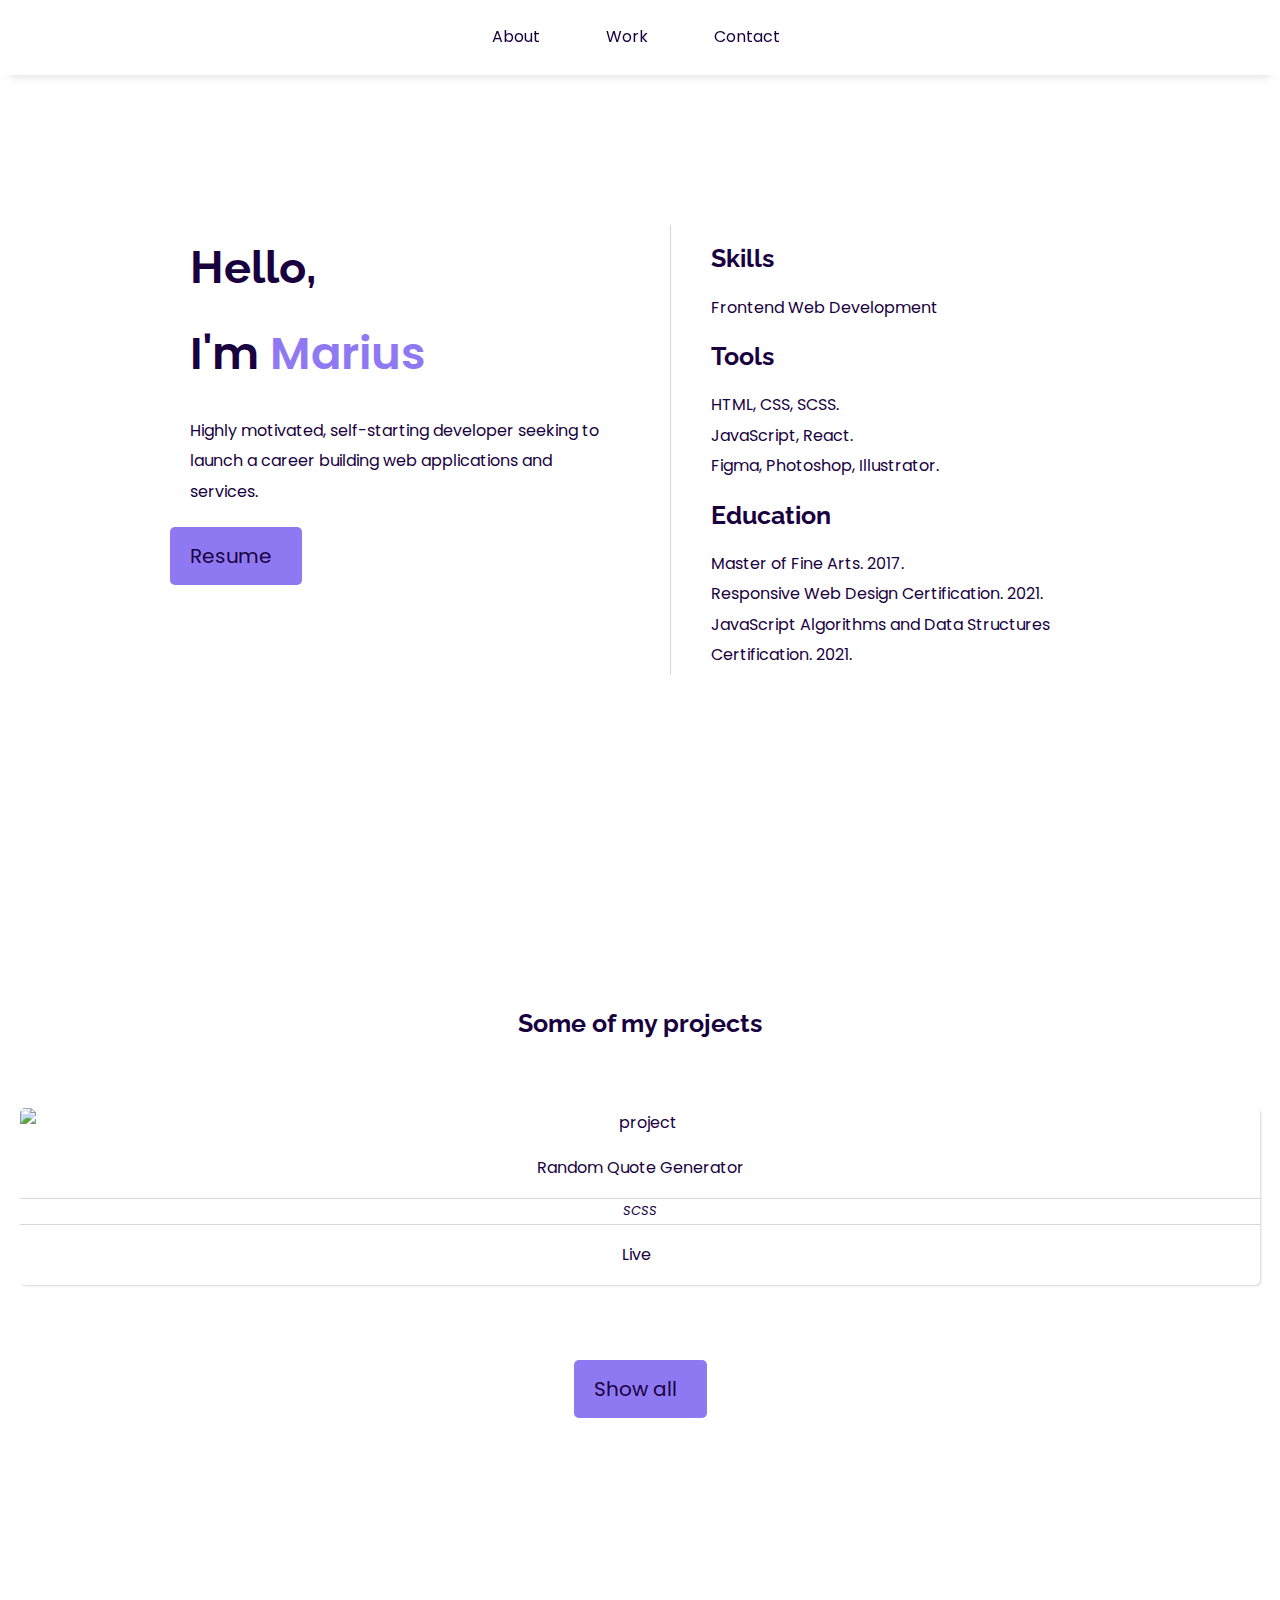
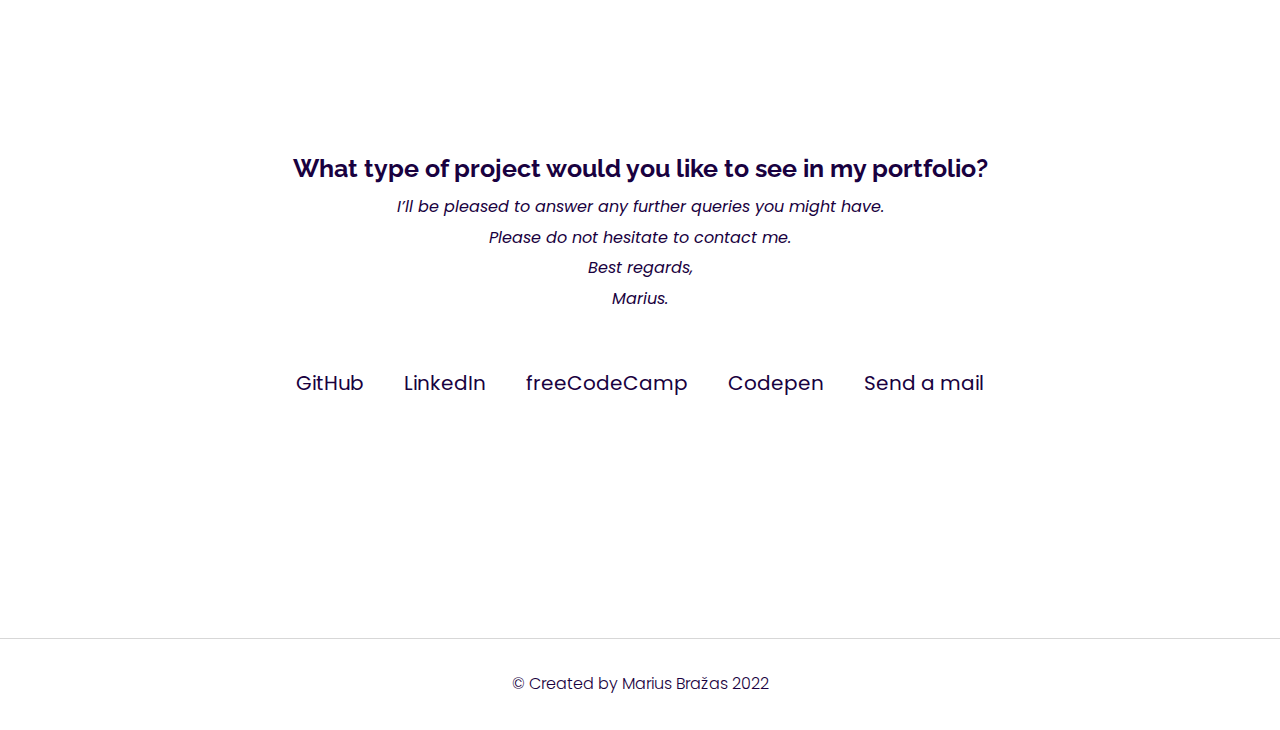
==== index.html @ e8cdf13e "Add files via upload" ====
<!DOCTYPE html>
<html lang="en">
  <head>
    <meta charset="UTF-8" />
    <meta http-equiv="X-UA-Compatible" content="IE=edge" />
    <meta name="viewport" content="width=device-width, initial-scale=1.0" />
    <link rel="stylesheet" href="style.css" />
    <link
      rel="stylesheet"
      href="https://use.fontawesome.com/releases/v5.8.2/css/all.css"
      integrity="sha384-oS3vJWv+0UjzBfQzYUhtDYW+Pj2yciDJxpsK1OYPAYjqT085Qq/1cq5FLXAZQ7Ay"
      crossorigin="anonymous"
    />
    <link
      href="https://fonts.googleapis.com/css?family=Poppins:200i,300,400&display=swap"
      rel="stylesheet"
    />
    <link
      href="https://fonts.googleapis.com/css?family=Raleway:700&display=swap"
      rel="stylesheet"
    />
    <title>Marius Develops</title>
    <link rel="icon" type="image/x-icon" href="./images/favicon-16x16.png" />
  </head>

  <body>
    <!-- START NAV -->
    <nav id="navbar" class="nav">
      <ul class="nav-list">
        <li>
          <a href="#welcome-section"
            ><span class="code">&lt;</span>About<span class="code"
              >&#47;&gt;</span
            ></a
          >
        </li>
        <li>
          <a href="#projects"
            ><span class="code">&lt;</span>Work<span class="code"
              >&#47;&gt;</span
            ></a
          >
        </li>
        <li>
          <a href="#contact"
            ><span class="code">&lt;</span>Contact<span class="code"
              >&#47;&gt;</span
            ></a
          >
        </li>
      </ul>
    </nav>
    <!-- END NAV -->

    <!-- START WELCOME SECTION -->
    <section id="welcome-section" class="welcome-section">
      <div class="ws1">
        <h1>Hello,</h1>
        <p id="subheading">I'm <span>Marius</span></p>
        <!-- <h2>Hi, I'am Marius</h2> -->
        <p>
          Highly motivated, self-starting developer seeking to launch a career
          building web applications and services.<!--Familiar with development and deployment process for many web-based technologies.-->
        </p>
        <a
          href="./marius-brazas-resume.pdf"
          class="btn btn-show-all"
          target="_blank"
          >Resume<i class="fas fa-chevron-right"></i
        ></a>
      </div>
      <br />
      <div class="ws2">
        <h2>Skills</h2>
        <p>Frontend Web Development</p>
        <h2>Tools</h2>
        <p>HTML, CSS, SCSS.<br />JavaScript, React.</p>
        <p>Figma, Photoshop, Illustrator.</p>
        <h2>Education</h2>
        <p>
          Master of Fine Arts. 2017.<br />Responsive Web Design Certification.
          2021.<br />
          JavaScript Algorithms and Data Structures Certification. 2021.
        </p>
      </div>
    </section>
    <!-- END WELCOME SECTION -->

    <!-- START PROJECTS SECTION -->
    <section id="projects" class="projects-section">
      <h2 class="projects-section-header">Some of my projects</h2>

      <div class="projects-grid">
        <!-- PROJECTS -->
        <div class="project">
          <img
            class="project-image"
            src="./images/quote-generator.png"
            alt="project"
          />
          <div>
            <p class="project-title">Random Quote Generator</p>
          </div>
          <div class="project-description">
            <p>SCSS</p>
          </div>
          <div class="project-title-row">
            <a
              href="https://mariusdevelops.github.io/random-quote-generator/"
              target="_blank"
              class="project-tile"
            >
              <p class="project-title">
                <span class="code">&lt;</span>Live<span class="code"
                  >&#47;&gt;</span
                >
              </p>
            </a>

          </div>
        </div>




        </div>


        </div>


      </div>
      <!-- show all button -->
      <a href="./show-all.html" class="btn btn-show-all" target="_self"
        >Show all<i class="fas fa-chevron-right"></i
      ></a>
    </section>
    <!-- END PROJECTS SECTION -->

    <!-- START CONTACT SECTION -->
    <section id="contact" class="contact-section">
      <div class="contact-section-header">
        <h2>What type of project would you like to see in my portfolio?</h2>
        <p>
          I’ll be pleased to answer any further queries you might have.<br />
          Please do not hesitate to contact me.<br />
          Best regards,<br />
          Marius.
        </p>
      </div>

      <div class="contact-links">
        <!--<a id="profile-link" href="https://github.com/MariusDevelops" target="_blank" class="btn contact-details"><i class="fab fa-twitter"></i> Twitter</a>-->

        <a
          id="profile-link"
          href="https://github.com/MariusDevelops"
          target="_blank"
          class="btn contact-details"
          ><i class="fab fa-github"></i> GitHub</a
        >
        <a
          id="profile-link"
          href="https://www.linkedin.com/in/mariusdevelops"
          target="_blank"
          class="btn contact-details"
          ><i class="fab fa-linkedin"></i> LinkedIn</a
        >
        <a
          id="profile-link"
          href="https://www.freecodecamp.org/mariusdevelops"
          target="_blank"
          class="btn contact-details"
          ><i class="fab fa-free-code-camp"></i> freeCodeCamp</a
        >
        <a
          id="profile-link"
          href="https://codepen.io/mariusdevelops"
          target="_blank"
          class="btn contact-details"
          ><i class="fab fa-codepen"></i> Codepen</a
        >
        <a href="mailto:brazasmarius@gmail.com" class="btn contact-details"
          ><i class="fas fa-at"></i> Send a mail</a
        >
        <!-- <a href="https://facebook.com/freecodecamp" target="_blank" class="btn contact-details"><i class="fab fa-facebook-square"></i> Facebook</a> -->
        <!-- <a href="tel:555-555-5555" class="btn contact-details"><i class="fas fa-mobile-alt"></i> Call me</a> -->
      </div>
    </section>
    <!-- END CONTACT SECTION -->

    <!-- START FOOTER SECTION -->
    <footer>
      <div><p>&copy; Created by Marius Bražas 2022</p></div>
    </footer>
    <!-- END FOOTER SECTION -->
  </body>
</html>
---- style.css ----
:root {
  --main-white: #ffffff;
  --main-darkBlue: #190140;
  --main-purple: #8f79f2;
  --main-shadow: rgba(55, 55, 55, 0.2);
}

* {
  margin: 0;
  padding: 0;
}

html {
  box-sizing: border-box;
  font-size: 10px;
  scroll-behavior: smooth;
}

/* Base styles */
body {
  font-family: "Poppins", sans-serif;
  font-size: 16px;
  font-weight: 400;
  line-height: 1.9;
  color: var(--main-darkBlue);
}

h1,
h2 {
  font-family: "Raleway", sans-serif;
  font-weight: 700;
  text-align: center;
}

h1 {
  font-size: 45px;
}

h2 {
  font-size: 25px;
}

ul {
  list-style: none;
}

a {
  text-decoration: none;
  color: var(--main-darkBlue);
}

img {
  display: block;
  width: 450px;
}

/* Navigation */
.nav {
  display: flex;
  justify-content: center;
  align-items: center;
  position: fixed;
  top: 0;
  width: 100%;
  min-height: 75px;
  background-color: #fff;
  box-shadow: 0 10px 10px -10px var(--main-shadow);
  z-index: 10;
}

.nav-list {
  display: flex;
  flex-direction: row;
  justify-content: space-around;
}

.nav-list a {
  padding: 0px 20px;
}

nav a:hover .code {
  color: var(--main-purple);
}

/* @media screen and (max-width: 300px) {
  .nav-list {
    max-width: 100px;
  }
} */

/* Welcome section */
.welcome-section {
  display: flex;
  flex-direction: row;
  justify-content: center;
  align-items: center;
  text-align: justify;
  width: 100%;
  height: 100vh;
  background-color: var(--main-white);
}

.ws1 {
  background-color: rgb(255, 255, 255);
  height: 450px;
  width: 500px;
  border-right: solid var(--main-shadow);
  border-width: 1px;
}

#subheading {
  font-size: 45px;
  font-weight: 600;
  margin: 0px 0;
}

#subheading span {
  color: var(--main-purple);
  padding: 0px 0px 50px 0px;
}

span {
  color: var(--main-purple);
  font-weight: 600;
}

.ws1 h1 {
  text-align: left;
  font-size: 45px;
  padding: 0px 20px 0px 20px;
}

.ws1 p {
  text-align: left;
  padding: 0px 50px 20px 20px;
}

.ws2 {
  background-color: var(--main-white);
  text-align: left;
  padding: 10px 20px 10px 20px;
  height: 450px;
  width: 400px;
}

.ws2 h2 {
  text-align: left;
  padding: 10px 20px 10px 20px;
}

.ws2 p {
  text-align: left;
  padding: 0px 20px 0px 20px;
}

@media screen and (max-width: 800px) {
  .welcome-section {
    display: flex;
    flex-direction: column;
    padding: 100px 20px 50px 20px;
    background-color: var(--main-white);
    height: 100%;
  }
  .ws1 {
    border-right: none;
    height: 100%;
    max-width: 400px;
  }
  .ws2 {
    height: 100%;
    max-width: 400px;
  }
}

@media screen and (max-width: 400px) {
  .welcome-section {
    display: flex;
    flex-direction: column;
    padding: 100px 20px 50px 20px;
    background-color: var(--main-white);
    height: 100%;
  }
  .ws1 {
    padding-bottom: 2px;
    border-right: none;
    width: 300px;
  }
  .ws2 {
    height: 100%;
    width: 300px;
  }
  .ws2 h2 {
    padding: 0px 20px 10px 20px;
  }
  .ws2 p {
    padding: 0px 20px 0px 20px;
  }
}

/* Projects section */
.projects-section {
  text-align: center;
  padding: 100px 20px;
  background: var(--main-white);
}

.projects-section-header {
  max-width: 640px;
  margin: 0 auto 6rem auto;
}

@media (max-width: 287px) {
  .projects-section-header {
    font-size: 25px;
  }
}

.projects-grid {
  display: grid;
  /* grid-template-columns: 1fr 1fr; */
  grid-template-columns: repeat(auto-fit, minmax(320px, 1fr));
  /* grid-gap: 100px; */
  grid-gap: 4rem;
  width: 100%;
  /* max-width: 1000px; */
  max-width: 1280px;
  margin: 0 auto;
  margin-bottom: 75px;
}

/* .projects-grid {
  display: grid;
  grid-template-columns: repeat(auto-fit, minmax(320px, 1fr));
  grid-gap: 4rem;
  width: 100%;
  max-width: 1280px;
  margin: 0 auto;
  margin-bottom: 0px;
} */

@media screen and (max-width: 800px) {
  .projects-grid {
    grid-gap: 50px;
  }
}

@media screen and (max-width: 600px) {
  .projects-grid {
    grid-template-columns: 1fr;
    border-radius: 50px;
    /* padding-left: 20px; */
  }
}

/* @media screen and (max-width: 300px) {
  .projects-grid {
    padding-left: 20px;
  }
} */

.project {
  background: var(--main-white);
  box-shadow: 1px 1px 2px var(--main-shadow);
  border-radius: 5px;
}

.project-image {
  /* height: calc(100% - 68px); */
  width: 100%;
  object-fit: cover;
  border-radius: 5px;
}

.project-title-row {
  display: flex;
  flex-direction: row;
  justify-content: space-around;
}

.project-title {
  font-size: 16x;
  padding: 15px 5px;
  color: var(--main-darkBlue);
}

.project-description {
  display: flex;
  flex-direction: row;
  justify-content: space-around;
  font-size: 13px;
  font-style: italic;
  border-top: 1px solid var(--main-shadow);
  border-bottom: 1px solid var(--main-shadow);
}

/* TITLE HOVER STARTS */
.code {
  color: var(--main-white);
  transition: color 0.3s ease-out;
}

.project-title:hover .code {
  color: var(--main-purple);
}
/* TITLE HOVER ENDS */

.btn {
  display: inline-block;
  padding: 1rem 2rem;
  border-radius: 5px;
}

.btn-show-all {
  font-size: 2rem;
  background: var(--main-purple);
  transition: background 0.3s ease-out;
}

.btn-show-all:hover {
  background: var(--main-white);
}

.btn-show-all:hover i {
  transform: translateX(2px);
}

.btn-show-all i {
  margin-left: 10px;
  transform: translateX(0);
  transition: transform 0.3s ease-out;
}

/* Contact section */
.contact-section {
  display: flex;
  flex-direction: column;
  justify-content: center;
  align-items: center;
  text-align: center;
  max-width: 100%;
  height: 80vh;
  padding: 0px 20px;
  background: var(--main-white);
}

@media screen and (max-width: 300px) {
  .contact-section {
    padding: 50px 0px;
  }
}

.contact-section-header > h2 {
  font-size: 25px;
}

.contact-section-header > p {
  font-style: italic;
}

.contact-links {
  display: flex;
  justify-content: center;
  width: 100%;
  max-width: 980px;
  margin-top: 40px;
  flex-wrap: wrap;
}

.contact-details {
  font-size: 20px;
  /*text-shadow: 2px 2px 1px #1f1f1f;*/
  transition: transform 0.3s ease-out;
}

.contact-details:hover {
  transform: translateY(8px);
}

/* Footer */
footer {
  font-weight: 300;
  display: flex;
  justify-content: center;
  padding: 30px 0px;
  max-height: 100%;
  background: var(--main-white);
  border-top: 1px solid var(--main-shadow);
}

@media screen and (max-width: 400px) {
  footer {
    width: 100%;
    font-size: 13px;
    text-align: center;
    margin-top: 50px;
  }
}
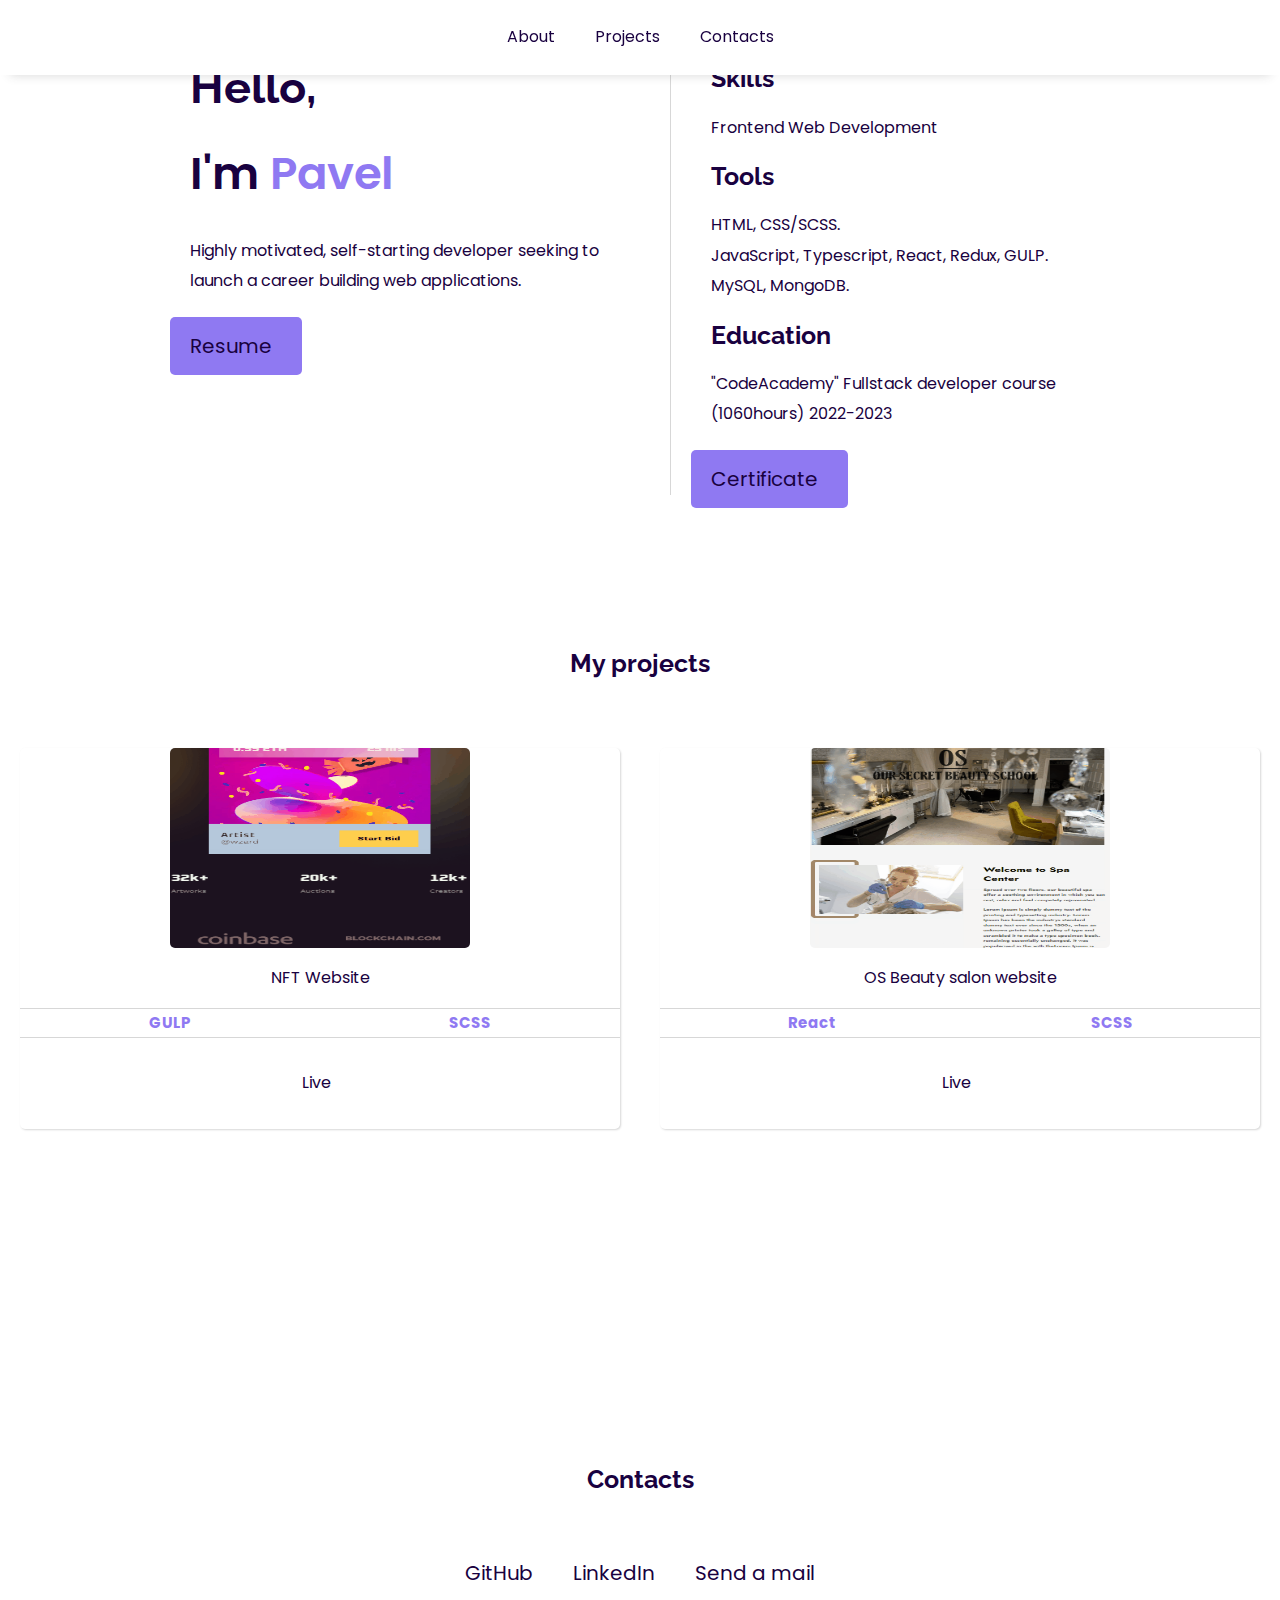
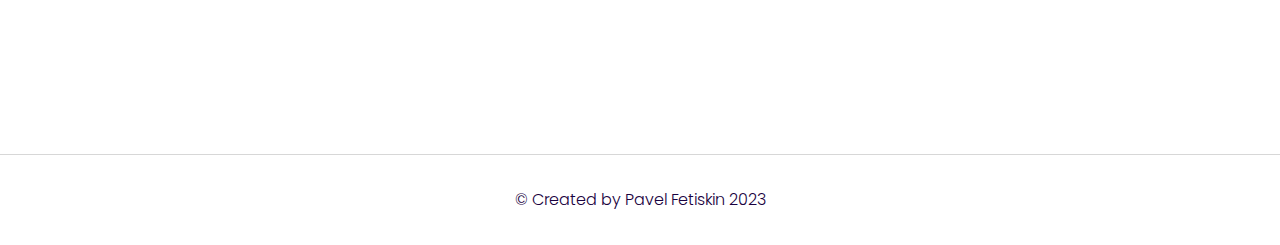
==== commit 3d7775f5: "feat: implemented NFT and BeautySalon projects" ====
--- a/index.html
+++ b/index.html
@@ -19,7 +19,7 @@
       href="https://fonts.googleapis.com/css?family=Raleway:700&display=swap"
       rel="stylesheet"
     />
-    <title>Marius Develops</title>
+    <title>Pavel Fetiskin Portfolio</title>
     <link rel="icon" type="image/x-icon" href="./images/favicon-16x16.png" />
   </head>
 
@@ -29,22 +29,19 @@
       <ul class="nav-list">
         <li>
           <a href="#welcome-section"
-            ><span class="code">&lt;</span>About<span class="code"
-              >&#47;&gt;</span
+            ><span class="code"></span>About</span
             ></a
           >
         </li>
         <li>
           <a href="#projects"
-            ><span class="code">&lt;</span>Work<span class="code"
-              >&#47;&gt;</span
+            ><span class="code"></span>Projects</span
             ></a
           >
         </li>
         <li>
           <a href="#contact"
-            ><span class="code">&lt;</span>Contact<span class="code"
-              >&#47;&gt;</span
+            ><span class="code"></span>Contacts</span
             ></a
           >
         </li>
@@ -56,14 +53,14 @@
     <section id="welcome-section" class="welcome-section">
       <div class="ws1">
         <h1>Hello,</h1>
-        <p id="subheading">I'm <span>Marius</span></p>
+        <p id="subheading">I'm <span>Pavel</span></p>
         <!-- <h2>Hi, I'am Marius</h2> -->
         <p>
           Highly motivated, self-starting developer seeking to launch a career
-          building web applications and services.<!--Familiar with development and deployment process for many web-based technologies.-->
+          building web applications.<!--Familiar with development and deployment process for many web-based technologies.-->
         </p>
         <a
-          href="./marius-brazas-resume.pdf"
+          href="./pdf/resume.pdf"
           class="btn btn-show-all"
           target="_blank"
           >Resume<i class="fas fa-chevron-right"></i
@@ -74,41 +71,49 @@
         <h2>Skills</h2>
         <p>Frontend Web Development</p>
         <h2>Tools</h2>
-        <p>HTML, CSS, SCSS.<br />JavaScript, React.</p>
-        <p>Figma, Photoshop, Illustrator.</p>
+        <p>HTML, CSS/SCSS.
+          <br />JavaScript, Typescript, React, Redux, GULP.
+          <br />MySQL, MongoDB.
+        </p>
+        <p></p>
         <h2>Education</h2>
-        <p>
-          Master of Fine Arts. 2017.<br />Responsive Web Design Certification.
-          2021.<br />
-          JavaScript Algorithms and Data Structures Certification. 2021.
+        <p class="education-text">
+          "CodeAcademy" Fullstack developer course (1060hours)  2022-2023
         </p>
+        <a
+          href="./pdf/CodeAcademyCertificate.pdf"
+          class="btn btn-show-all"
+          target="_blank"
+          >Certificate <i class="fas fa-chevron-right"></i
+            ></a>
       </div>
     </section>
     <!-- END WELCOME SECTION -->
 
     <!-- START PROJECTS SECTION -->
     <section id="projects" class="projects-section">
-      <h2 class="projects-section-header">Some of my projects</h2>
+      <h2 class="projects-section-header">My projects</h2>
 
       <div class="projects-grid">
         <!-- PROJECTS -->
         <div class="project">
           <img
             class="project-image"
-            src="./images/quote-generator.png"
+            src="./img/nft.gif"
             alt="project"
           />
           <div>
-            <p class="project-title">Random Quote Generator</p>
+            <p class="project-title">NFT Website</p>
           </div>
           <div class="project-description">
+            <p>GULP</p>
             <p>SCSS</p>
           </div>
           <div class="project-title-row">
             <a
-              href="https://mariusdevelops.github.io/random-quote-generator/"
+              href="https://pavfet.github.io/portfolio/nft-website/"
               target="_blank"
-              class="project-tile"
+              class="project-title"
             >
               <p class="project-title">
                 <span class="code">&lt;</span>Live<span class="code"
@@ -119,34 +124,45 @@
 
           </div>
         </div>
-
-
-
-
-        </div>
-
-
-        </div>
-
-
-      </div>
-      <!-- show all button -->
-      <a href="./show-all.html" class="btn btn-show-all" target="_self"
-        >Show all<i class="fas fa-chevron-right"></i
-      ></a>
+        <div class="project">
+          <img
+            class="project-image"
+            src="./img/beauty-salon.gif"
+            alt="project"
+          />
+          <div>
+            <p class="project-title">OS Beauty salon website</p>
+          </div>
+          <div class="project-description">
+            <p>React</p>
+            <p>SCSS</p>
+          </div>
+          <div class="project-title-row">
+            <a
+              href="https://pavfet.github.io/beauty-salon-website/"
+              target="_blank"
+              class="project-title"
+            >
+              <p class="project-title">
+                <span class="code">&lt;</span>Live<span class="code"
+                  >&#47;&gt;</span
+                >
+              </p>
+            </a>
+
+          </div>
+        </div>
+        </div>
+        </div>
+      </div>
     </section>
     <!-- END PROJECTS SECTION -->
 
     <!-- START CONTACT SECTION -->
     <section id="contact" class="contact-section">
       <div class="contact-section-header">
-        <h2>What type of project would you like to see in my portfolio?</h2>
-        <p>
-          I’ll be pleased to answer any further queries you might have.<br />
-          Please do not hesitate to contact me.<br />
-          Best regards,<br />
-          Marius.
-        </p>
+        <h2>Contacts</h2>
+      
       </div>
 
       <div class="contact-links">
@@ -154,33 +170,20 @@
 
         <a
           id="profile-link"
-          href="https://github.com/MariusDevelops"
+          href="https://github.com/PavFet"
           target="_blank"
           class="btn contact-details"
           ><i class="fab fa-github"></i> GitHub</a
         >
         <a
           id="profile-link"
-          href="https://www.linkedin.com/in/mariusdevelops"
+          href="https://www.linkedin.com/in/pavel-fetiskin-03047764/"
           target="_blank"
           class="btn contact-details"
           ><i class="fab fa-linkedin"></i> LinkedIn</a
         >
-        <a
-          id="profile-link"
-          href="https://www.freecodecamp.org/mariusdevelops"
-          target="_blank"
-          class="btn contact-details"
-          ><i class="fab fa-free-code-camp"></i> freeCodeCamp</a
-        >
-        <a
-          id="profile-link"
-          href="https://codepen.io/mariusdevelops"
-          target="_blank"
-          class="btn contact-details"
-          ><i class="fab fa-codepen"></i> Codepen</a
-        >
-        <a href="mailto:brazasmarius@gmail.com" class="btn contact-details"
+       
+        <a href="mailto:fetiskinpavel@gmail.com" class="btn contact-details"
           ><i class="fas fa-at"></i> Send a mail</a
         >
         <!-- <a href="https://facebook.com/freecodecamp" target="_blank" class="btn contact-details"><i class="fab fa-facebook-square"></i> Facebook</a> -->
@@ -191,7 +194,7 @@
 
     <!-- START FOOTER SECTION -->
     <footer>
-      <div><p>&copy; Created by Marius Bražas 2022</p></div>
+      <div><p>&copy; Created by Pavel Fetiskin 2023</p></div>
     </footer>
     <!-- END FOOTER SECTION -->
   </body>
--- a/style.css
+++ b/style.css
@@ -82,11 +82,9 @@
   color: var(--main-purple);
 }
 
-/* @media screen and (max-width: 300px) {
-  .nav-list {
-    max-width: 100px;
-  }
-} */
+.education-text {
+  margin-bottom: 20px;
+}
 
 /* Welcome section */
 .welcome-section {
@@ -96,7 +94,7 @@
   align-items: center;
   text-align: justify;
   width: 100%;
-  height: 100vh;
+  height: 60vh;
   background-color: var(--main-white);
 }
 
@@ -266,9 +264,11 @@
 
 .project-image {
   /* height: calc(100% - 68px); */
-  width: 100%;
-  object-fit: cover;
+  width: 300px;
+  height: 200px;
+  margin: 0 auto;
   border-radius: 5px;
+  
 }
 
 .project-title-row {
@@ -287,8 +287,9 @@
   display: flex;
   flex-direction: row;
   justify-content: space-around;
-  font-size: 13px;
-  font-style: italic;
+  font-size: 15px;
+  font-weight: bold;
+  color: var(--main-purple);
   border-top: 1px solid var(--main-shadow);
   border-bottom: 1px solid var(--main-shadow);
 }
@@ -338,7 +339,7 @@
   align-items: center;
   text-align: center;
   max-width: 100%;
-  height: 80vh;
+  height: 50vh;
   padding: 0px 20px;
   background: var(--main-white);
 }
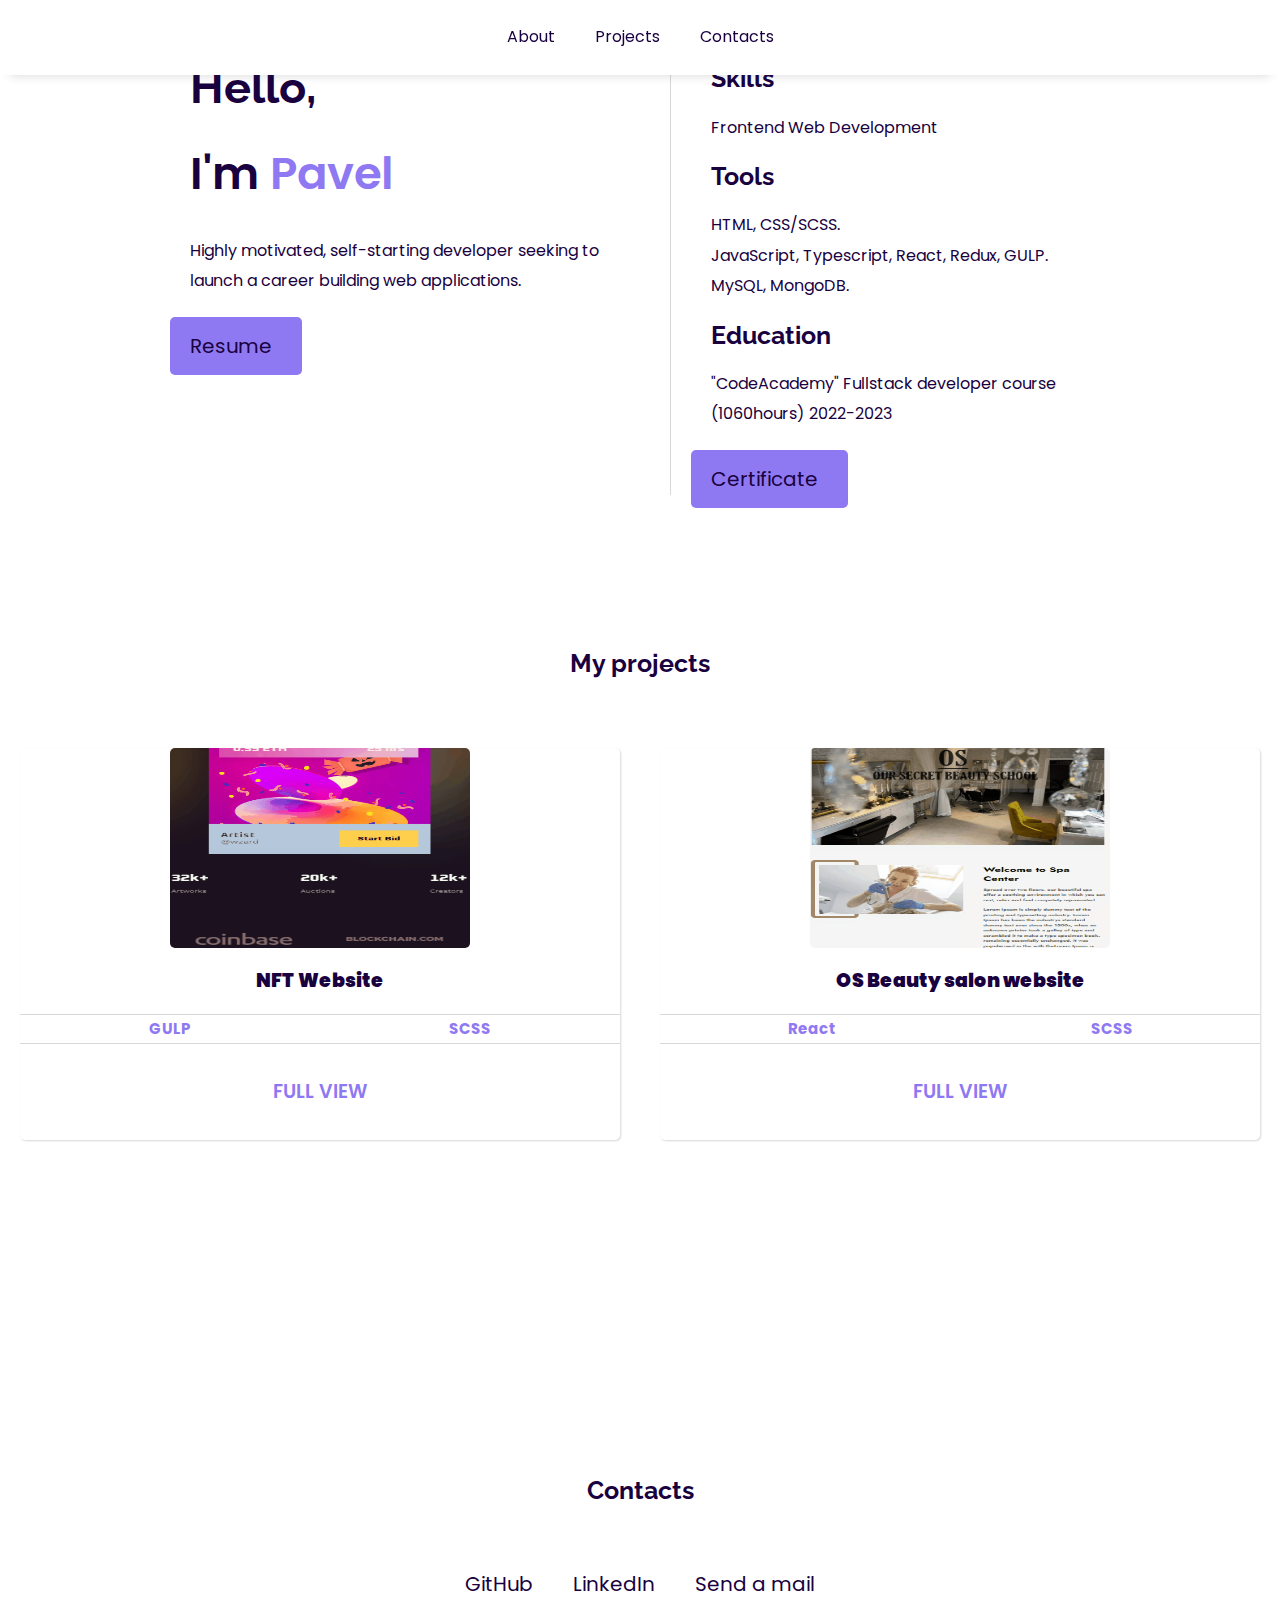
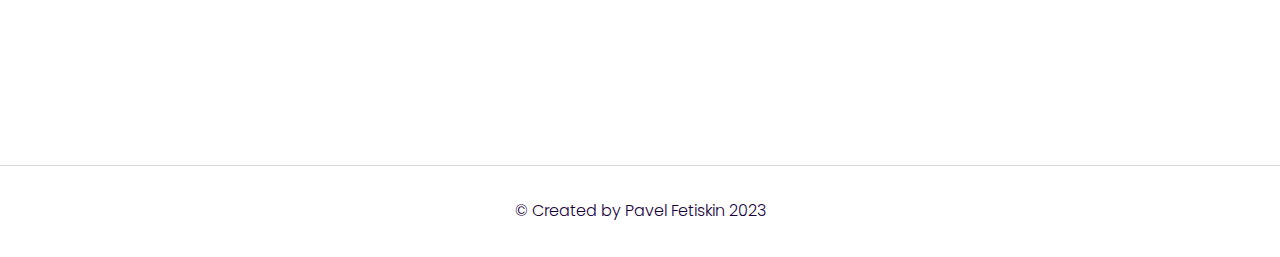
==== commit 7391f6b4: "chore: changed project section" ====
--- a/index.html
+++ b/index.html
@@ -116,9 +116,7 @@
               class="project-title"
             >
               <p class="project-title">
-                <span class="code">&lt;</span>Live<span class="code"
-                  >&#47;&gt;</span
-                >
+                <span>FULL VIEW</span>
               </p>
             </a>
 
@@ -144,9 +142,7 @@
               class="project-title"
             >
               <p class="project-title">
-                <span class="code">&lt;</span>Live<span class="code"
-                  >&#47;&gt;</span
-                >
+                <span>FULL VIEW</span>
               </p>
             </a>
 
--- a/style.css
+++ b/style.css
@@ -278,7 +278,8 @@
 }
 
 .project-title {
-  font-size: 16x;
+  font-size: 19px;
+  font-weight: 900;
   padding: 15px 5px;
   color: var(--main-darkBlue);
 }
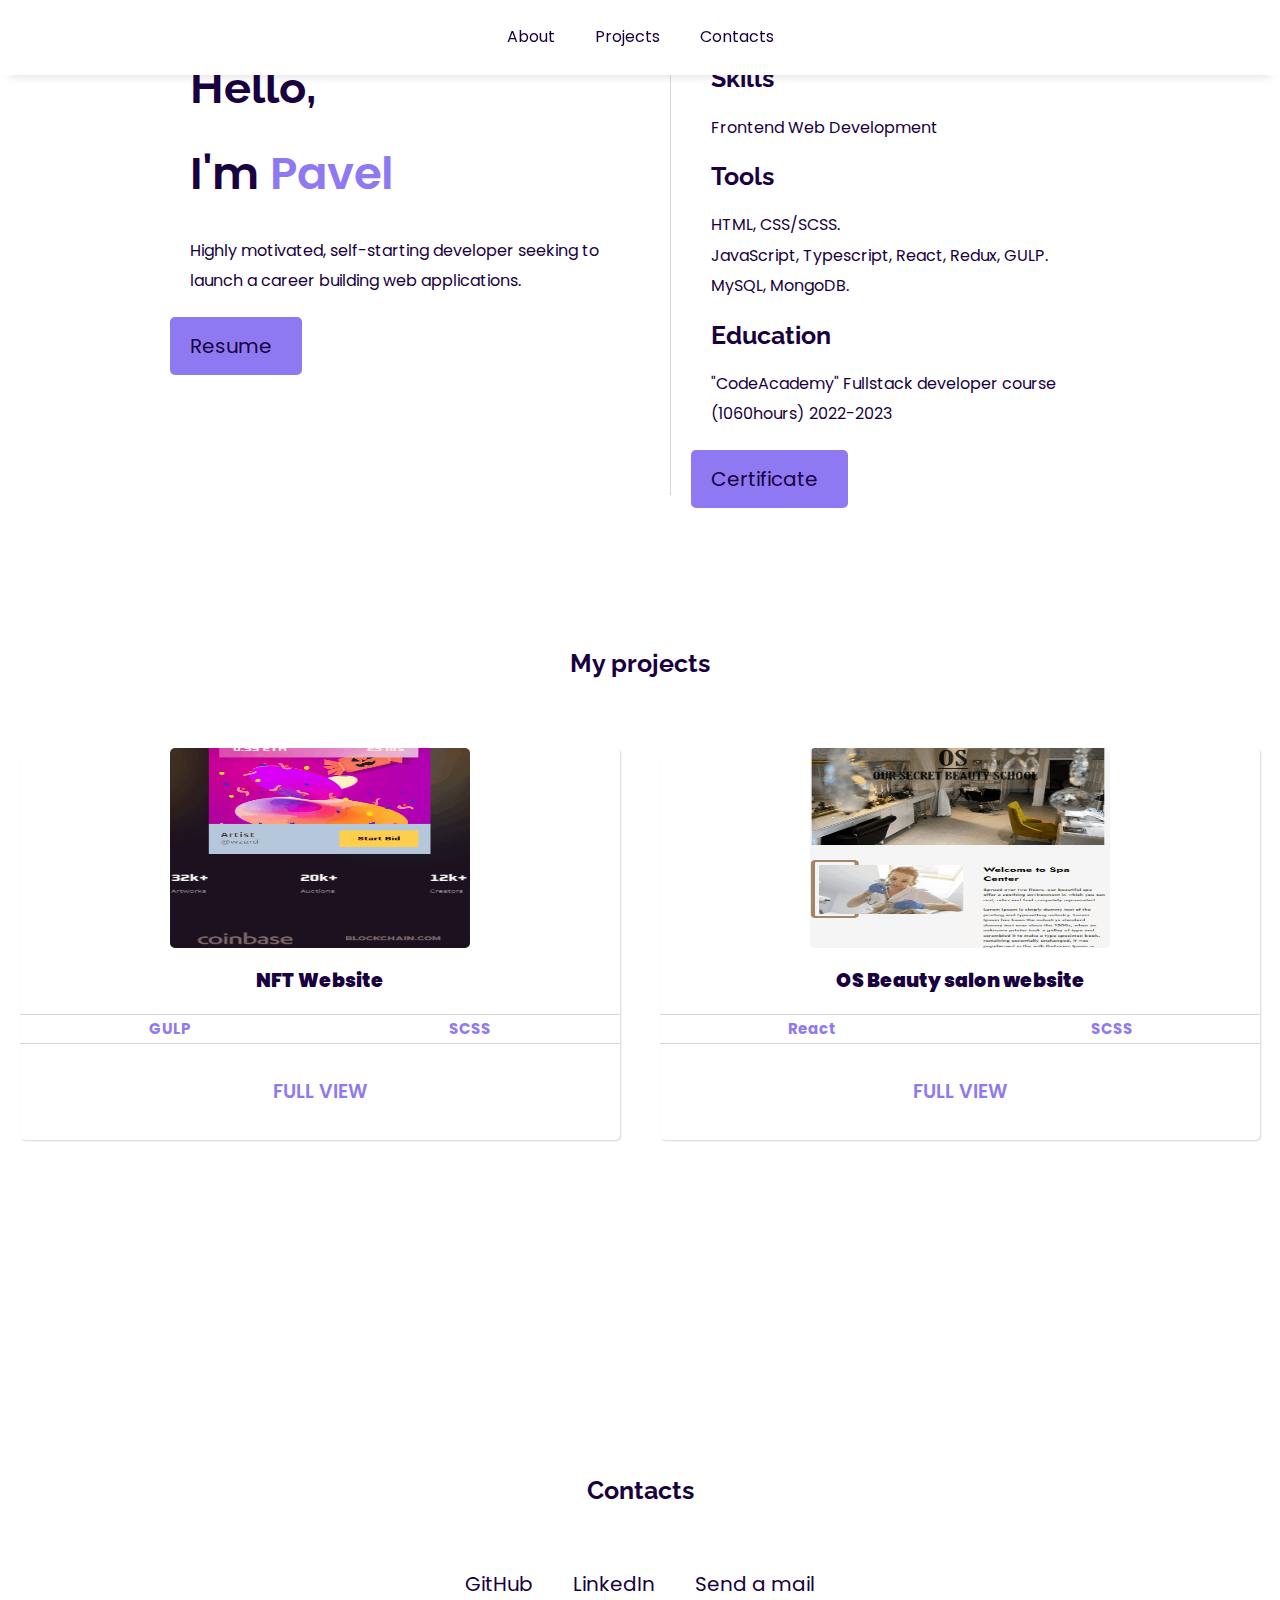
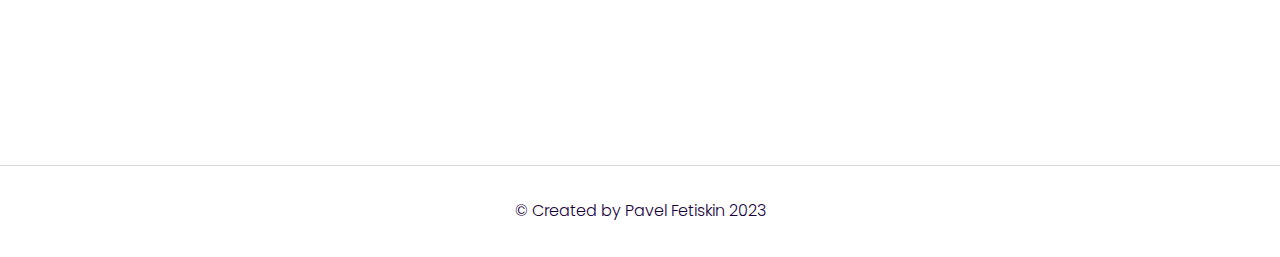
==== commit c4944c61: "chore: nft website href update" ====
--- a/index.html
+++ b/index.html
@@ -111,7 +111,7 @@
           </div>
           <div class="project-title-row">
             <a
-              href="https://pavfet.github.io/portfolio/nft-website/"
+              href="https://pavfet.github.io/nft-website/"
               target="_blank"
               class="project-title"
             >
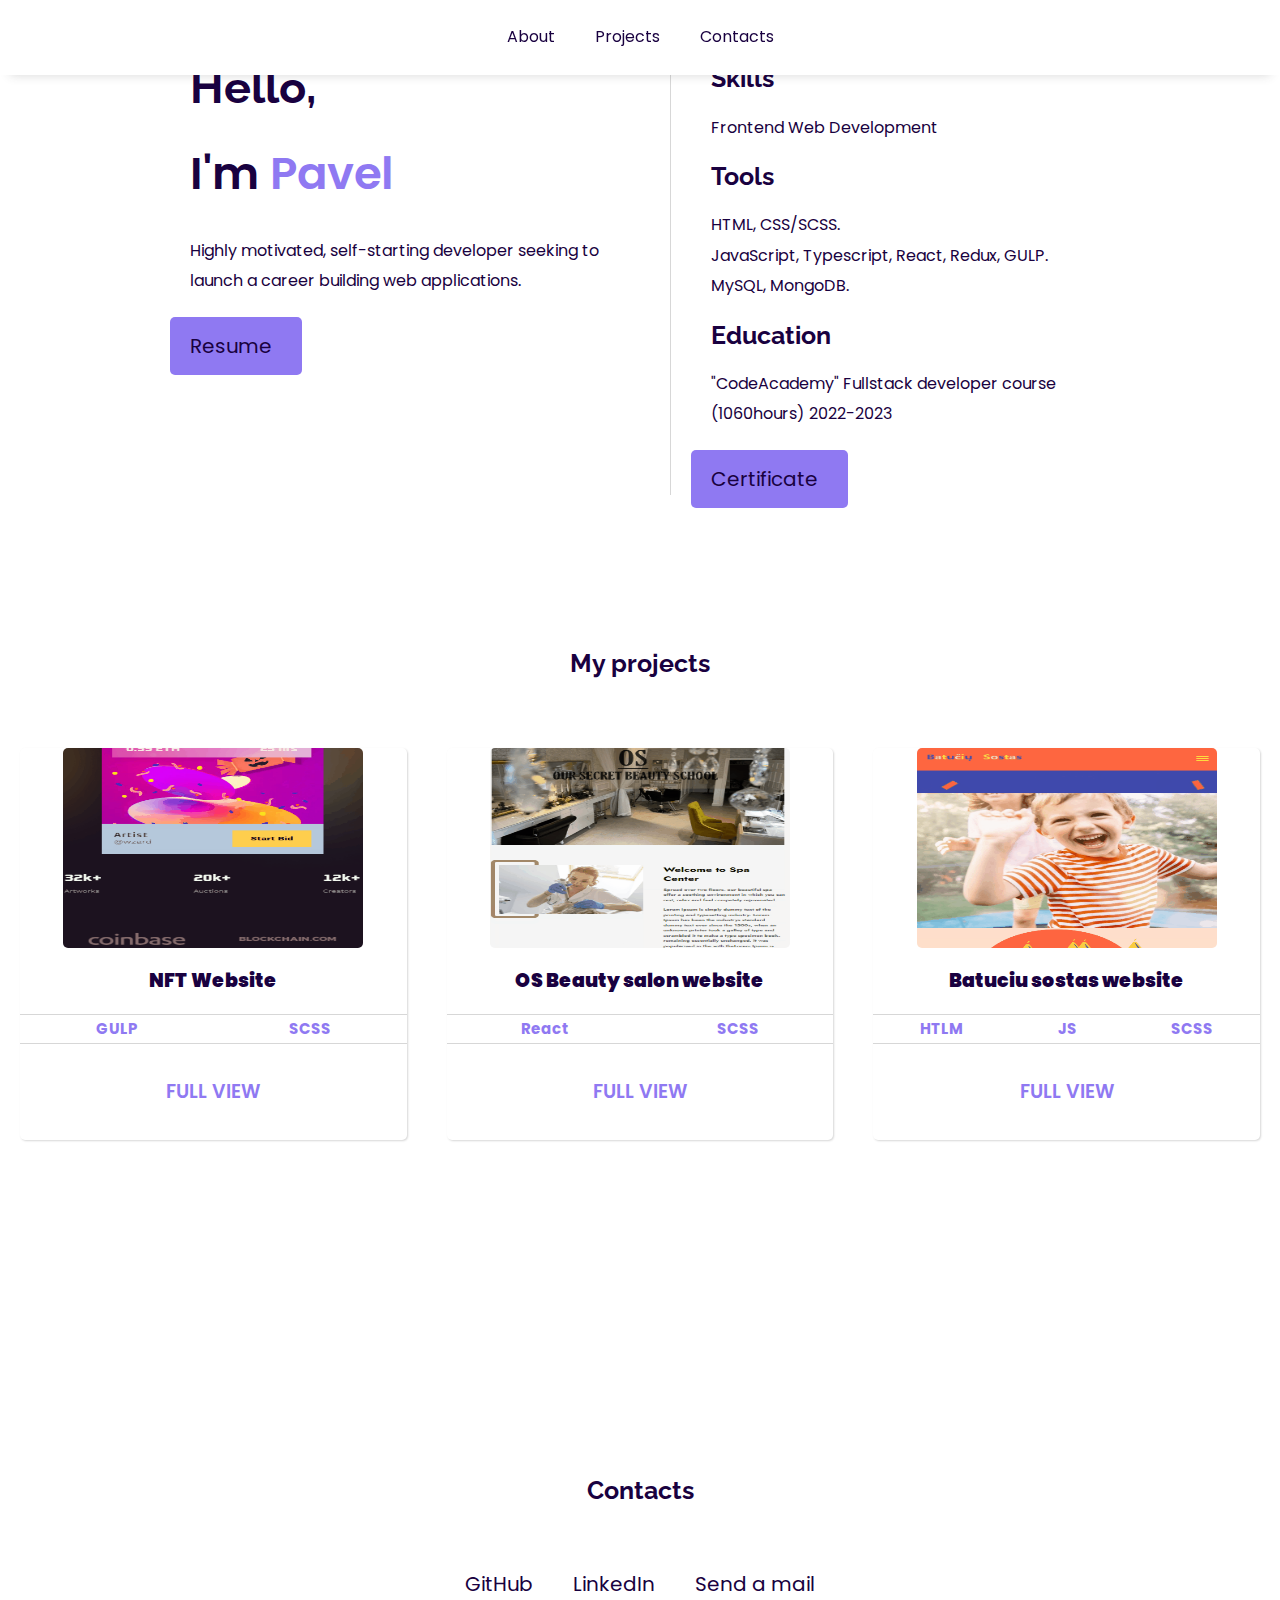
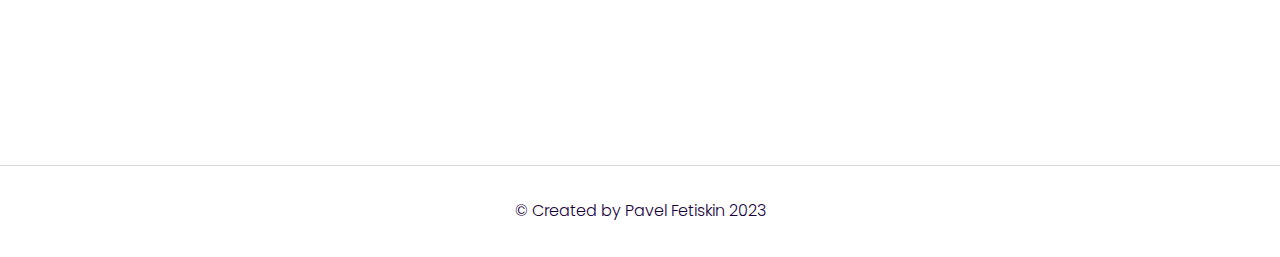
==== commit 4a03f1f5: "feat: add Batuciu sostas website project" ====
--- a/index.html
+++ b/index.html
@@ -1,197 +1,165 @@
 <!DOCTYPE html>
 <html lang="en">
-  <head>
-    <meta charset="UTF-8" />
-    <meta http-equiv="X-UA-Compatible" content="IE=edge" />
-    <meta name="viewport" content="width=device-width, initial-scale=1.0" />
-    <link rel="stylesheet" href="style.css" />
-    <link
-      rel="stylesheet"
-      href="https://use.fontawesome.com/releases/v5.8.2/css/all.css"
-      integrity="sha384-oS3vJWv+0UjzBfQzYUhtDYW+Pj2yciDJxpsK1OYPAYjqT085Qq/1cq5FLXAZQ7Ay"
-      crossorigin="anonymous"
-    />
-    <link
-      href="https://fonts.googleapis.com/css?family=Poppins:200i,300,400&display=swap"
-      rel="stylesheet"
-    />
-    <link
-      href="https://fonts.googleapis.com/css?family=Raleway:700&display=swap"
-      rel="stylesheet"
-    />
-    <title>Pavel Fetiskin Portfolio</title>
-    <link rel="icon" type="image/x-icon" href="./images/favicon-16x16.png" />
-  </head>
 
-  <body>
-    <!-- START NAV -->
-    <nav id="navbar" class="nav">
-      <ul class="nav-list">
-        <li>
-          <a href="#welcome-section"
-            ><span class="code"></span>About</span
-            ></a
-          >
-        </li>
-        <li>
-          <a href="#projects"
-            ><span class="code"></span>Projects</span
-            ></a
-          >
-        </li>
-        <li>
-          <a href="#contact"
-            ><span class="code"></span>Contacts</span
-            ></a
-          >
-        </li>
-      </ul>
-    </nav>
-    <!-- END NAV -->
+<head>
+  <meta charset="UTF-8" />
+  <meta http-equiv="X-UA-Compatible" content="IE=edge" />
+  <meta name="viewport" content="width=device-width, initial-scale=1.0" />
+  <link rel="stylesheet" href="style.css" />
+  <link rel="stylesheet" href="https://use.fontawesome.com/releases/v5.8.2/css/all.css"
+    integrity="sha384-oS3vJWv+0UjzBfQzYUhtDYW+Pj2yciDJxpsK1OYPAYjqT085Qq/1cq5FLXAZQ7Ay" crossorigin="anonymous" />
+  <link href="https://fonts.googleapis.com/css?family=Poppins:200i,300,400&display=swap" rel="stylesheet" />
+  <link href="https://fonts.googleapis.com/css?family=Raleway:700&display=swap" rel="stylesheet" />
+  <title>Pavel Fetiskin Portfolio</title>
+  <link rel="icon" type="image/x-icon" href="./images/favicon-16x16.png" />
+</head>
 
-    <!-- START WELCOME SECTION -->
-    <section id="welcome-section" class="welcome-section">
-      <div class="ws1">
-        <h1>Hello,</h1>
-        <p id="subheading">I'm <span>Pavel</span></p>
-        <!-- <h2>Hi, I'am Marius</h2> -->
-        <p>
-          Highly motivated, self-starting developer seeking to launch a career
-          building web applications.<!--Familiar with development and deployment process for many web-based technologies.-->
-        </p>
-        <a
-          href="./pdf/resume.pdf"
-          class="btn btn-show-all"
-          target="_blank"
-          >Resume<i class="fas fa-chevron-right"></i
-        ></a>
-      </div>
-      <br />
-      <div class="ws2">
-        <h2>Skills</h2>
-        <p>Frontend Web Development</p>
-        <h2>Tools</h2>
-        <p>HTML, CSS/SCSS.
-          <br />JavaScript, Typescript, React, Redux, GULP.
-          <br />MySQL, MongoDB.
-        </p>
-        <p></p>
-        <h2>Education</h2>
-        <p class="education-text">
-          "CodeAcademy" Fullstack developer course (1060hours)  2022-2023
-        </p>
-        <a
-          href="./pdf/CodeAcademyCertificate.pdf"
-          class="btn btn-show-all"
-          target="_blank"
-          >Certificate <i class="fas fa-chevron-right"></i
-            ></a>
-      </div>
-    </section>
-    <!-- END WELCOME SECTION -->
+<body>
+  <!-- START NAV -->
+  <nav id="navbar" class="nav">
+    <ul class="nav-list">
+      <li>
+        <a href="#welcome-section"><span class="code"></span>About</span></a>
+      </li>
+      <li>
+        <a href="#projects"><span class="code"></span>Projects</span></a>
+      </li>
+      <li>
+        <a href="#contact"><span class="code"></span>Contacts</span></a>
+      </li>
+    </ul>
+  </nav>
+  <!-- END NAV -->
 
-    <!-- START PROJECTS SECTION -->
-    <section id="projects" class="projects-section">
-      <h2 class="projects-section-header">My projects</h2>
+  <!-- START WELCOME SECTION -->
+  <section id="welcome-section" class="welcome-section">
+    <div class="ws1">
+      <h1>Hello,</h1>
+      <p id="subheading">I'm <span>Pavel</span></p>
+      <!-- <h2>Hi, I'am Marius</h2> -->
+      <p>
+        Highly motivated, self-starting developer seeking to launch a career
+        building web applications.
+        <!--Familiar with development and deployment process for many web-based technologies.-->
+      </p>
+      <a href="./pdf/resume.pdf" class="btn btn-show-all" target="_blank">Resume<i class="fas fa-chevron-right"></i></a>
+    </div>
+    <br />
+    <div class="ws2">
+      <h2>Skills</h2>
+      <p>Frontend Web Development</p>
+      <h2>Tools</h2>
+      <p>HTML, CSS/SCSS.
+        <br />JavaScript, Typescript, React, Redux, GULP.
+        <br />MySQL, MongoDB.
+      </p>
+      <p></p>
+      <h2>Education</h2>
+      <p class="education-text">
+        "CodeAcademy" Fullstack developer course (1060hours) 2022-2023
+      </p>
+      <a href="./pdf/CodeAcademyCertificate.pdf" class="btn btn-show-all" target="_blank">Certificate <i
+          class="fas fa-chevron-right"></i></a>
+    </div>
+  </section>
+  <!-- END WELCOME SECTION -->
 
-      <div class="projects-grid">
-        <!-- PROJECTS -->
-        <div class="project">
-          <img
-            class="project-image"
-            src="./img/nft.gif"
-            alt="project"
-          />
-          <div>
-            <p class="project-title">NFT Website</p>
-          </div>
-          <div class="project-description">
-            <p>GULP</p>
-            <p>SCSS</p>
-          </div>
-          <div class="project-title-row">
-            <a
-              href="https://pavfet.github.io/nft-website/"
-              target="_blank"
-              class="project-title"
-            >
-              <p class="project-title">
-                <span>FULL VIEW</span>
-              </p>
-            </a>
+  <!-- START PROJECTS SECTION -->
+  <section id="projects" class="projects-section">
+    <h2 class="projects-section-header">My projects</h2>
 
-          </div>
+    <div class="projects-grid">
+      <!-- PROJECTS -->
+      <div class="project">
+        <img class="project-image" src="./img/nft.gif" alt="project" />
+        <div>
+          <p class="project-title">NFT Website</p>
         </div>
-        <div class="project">
-          <img
-            class="project-image"
-            src="./img/beauty-salon.gif"
-            alt="project"
-          />
-          <div>
-            <p class="project-title">OS Beauty salon website</p>
-          </div>
-          <div class="project-description">
-            <p>React</p>
-            <p>SCSS</p>
-          </div>
-          <div class="project-title-row">
-            <a
-              href="https://pavfet.github.io/beauty-salon-website/"
-              target="_blank"
-              class="project-title"
-            >
-              <p class="project-title">
-                <span>FULL VIEW</span>
-              </p>
-            </a>
+        <div class="project-description">
+          <p>GULP</p>
+          <p>SCSS</p>
+        </div>
+        <div class="project-title-row">
+          <a href="https://pavfet.github.io/nft-website/" target="_blank" class="project-title">
+            <p class="project-title">
+              <span>FULL VIEW</span>
+            </p>
+          </a>
 
-          </div>
-        </div>
-        </div>
         </div>
       </div>
-    </section>
-    <!-- END PROJECTS SECTION -->
+      <div class="project">
+        <img class="project-image" src="./img/beauty-salon.gif" alt="project" />
+        <div>
+          <p class="project-title">OS Beauty salon website</p>
+        </div>
+        <div class="project-description">
+          <p>React</p>
+          <p>SCSS</p>
+        </div>
+        <div class="project-title-row">
+          <a href="https://pavfet.github.io/beauty-salon-website/" target="_blank" class="project-title">
+            <p class="project-title">
+              <span>FULL VIEW</span>
+            </p>
+          </a>
 
-    <!-- START CONTACT SECTION -->
-    <section id="contact" class="contact-section">
-      <div class="contact-section-header">
-        <h2>Contacts</h2>
-      
+        </div>
       </div>
+      <div class="project">
+        <img class="project-image" src="./img/batutai.gif" alt="project" />
+        <div>
+          <p class="project-title">Batuciu sostas website</p>
+        </div>
+        <div class="project-description">
+          <p>HTLM</p>
+          <p>JS</p>
+          <p>SCSS</p>
+        </div>
+        <div class="project-title-row">
+          <a href="https://pavfet.github.io/batutai-website/" target="_blank" class="project-title">
+            <p class="project-title">
+              <span>FULL VIEW</span>
+            </p>
+          </a>
 
-      <div class="contact-links">
-        <!--<a id="profile-link" href="https://github.com/MariusDevelops" target="_blank" class="btn contact-details"><i class="fab fa-twitter"></i> Twitter</a>-->
+        </div>
+      </div>
+    </div>
+    </div>
+    </div>
+  </section>
+  <!-- END PROJECTS SECTION -->
 
-        <a
-          id="profile-link"
-          href="https://github.com/PavFet"
-          target="_blank"
-          class="btn contact-details"
-          ><i class="fab fa-github"></i> GitHub</a
-        >
-        <a
-          id="profile-link"
-          href="https://www.linkedin.com/in/pavel-fetiskin-03047764/"
-          target="_blank"
-          class="btn contact-details"
-          ><i class="fab fa-linkedin"></i> LinkedIn</a
-        >
-       
-        <a href="mailto:fetiskinpavel@gmail.com" class="btn contact-details"
-          ><i class="fas fa-at"></i> Send a mail</a
-        >
-        <!-- <a href="https://facebook.com/freecodecamp" target="_blank" class="btn contact-details"><i class="fab fa-facebook-square"></i> Facebook</a> -->
-        <!-- <a href="tel:555-555-5555" class="btn contact-details"><i class="fas fa-mobile-alt"></i> Call me</a> -->
-      </div>
-    </section>
-    <!-- END CONTACT SECTION -->
+  <!-- START CONTACT SECTION -->
+  <section id="contact" class="contact-section">
+    <div class="contact-section-header">
+      <h2>Contacts</h2>
 
-    <!-- START FOOTER SECTION -->
-    <footer>
-      <div><p>&copy; Created by Pavel Fetiskin 2023</p></div>
-    </footer>
-    <!-- END FOOTER SECTION -->
-  </body>
+    </div>
+
+    <div class="contact-links">
+      <!--<a id="profile-link" href="https://github.com/MariusDevelops" target="_blank" class="btn contact-details"><i class="fab fa-twitter"></i> Twitter</a>-->
+
+      <a id="profile-link" href="https://github.com/PavFet" target="_blank" class="btn contact-details"><i
+          class="fab fa-github"></i> GitHub</a>
+      <a id="profile-link" href="https://www.linkedin.com/in/pavel-fetiskin-03047764/" target="_blank"
+        class="btn contact-details"><i class="fab fa-linkedin"></i> LinkedIn</a>
+
+      <a href="mailto:fetiskinpavel@gmail.com" class="btn contact-details"><i class="fas fa-at"></i> Send a mail</a>
+      <!-- <a href="https://facebook.com/freecodecamp" target="_blank" class="btn contact-details"><i class="fab fa-facebook-square"></i> Facebook</a> -->
+      <!-- <a href="tel:555-555-5555" class="btn contact-details"><i class="fas fa-mobile-alt"></i> Call me</a> -->
+    </div>
+  </section>
+  <!-- END CONTACT SECTION -->
+
+  <!-- START FOOTER SECTION -->
+  <footer>
+    <div>
+      <p>&copy; Created by Pavel Fetiskin 2023</p>
+    </div>
+  </footer>
+  <!-- END FOOTER SECTION -->
+</body>
+
 </html>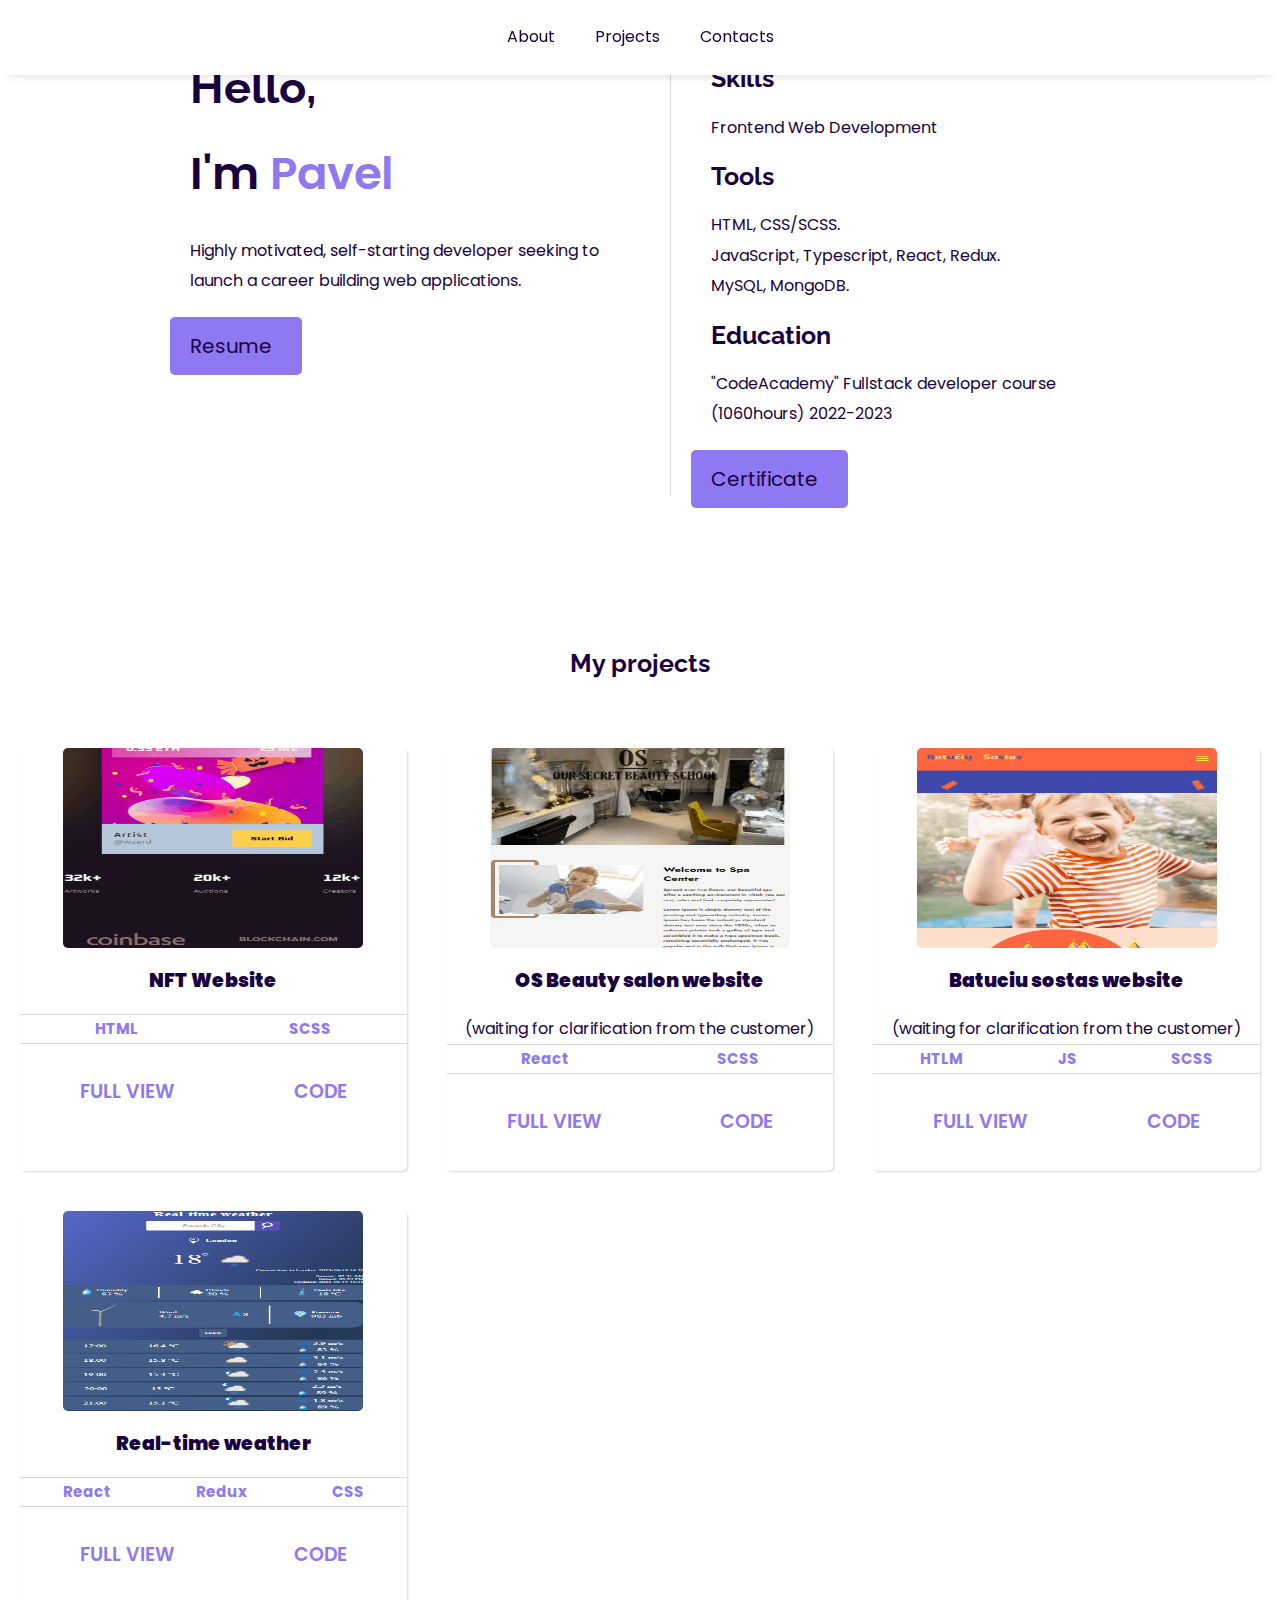
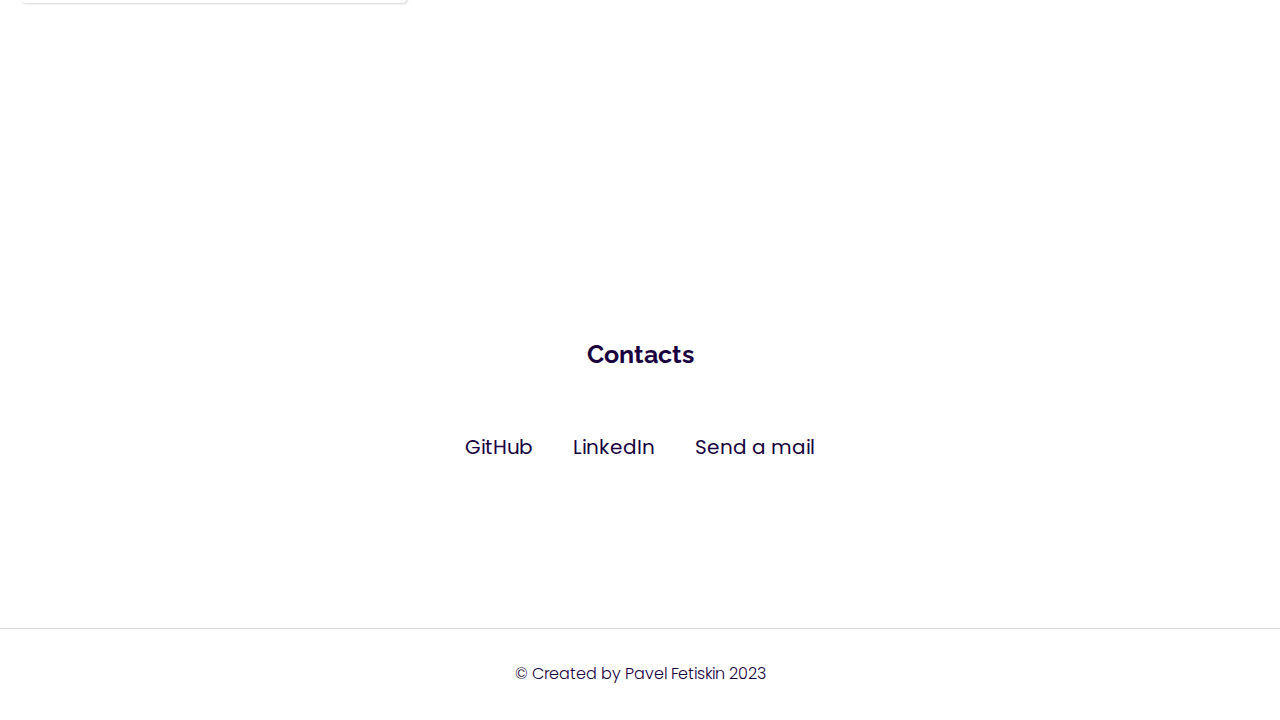
==== commit 91a31d45: "feat: added initial code href to each project" ====
--- a/index.html
+++ b/index.html
@@ -50,7 +50,7 @@
       <p>Frontend Web Development</p>
       <h2>Tools</h2>
       <p>HTML, CSS/SCSS.
-        <br />JavaScript, Typescript, React, Redux, GULP.
+        <br />JavaScript, Typescript, React, Redux.
         <br />MySQL, MongoDB.
       </p>
       <p></p>
@@ -76,7 +76,7 @@
           <p class="project-title">NFT Website</p>
         </div>
         <div class="project-description">
-          <p>GULP</p>
+          <p>HTML</p>
           <p>SCSS</p>
         </div>
         <div class="project-title-row">
@@ -86,12 +86,18 @@
             </p>
           </a>
 
+          <a href="https://github.com/PavFet/nft-website/tree/main/iniatial%20code" target="_blank" class="project-title">
+            <p class="project-title">
+              <span>CODE</span>
+            </p>
+          </a>
         </div>
       </div>
       <div class="project">
         <img class="project-image" src="./img/beauty-salon.gif" alt="project" />
         <div>
           <p class="project-title">OS Beauty salon website</p>
+          <p>(waiting for clarification from the customer)</p>
         </div>
         <div class="project-description">
           <p>React</p>
@@ -104,12 +110,19 @@
             </p>
           </a>
 
+          <a href="https://github.com/PavFet/beauty-salon-website/tree/main/iniatial%20code" target="_blank" class="project-title">
+            <p class="project-title">
+              <span>CODE</span>
+            </p>
+          </a>
+
         </div>
       </div>
       <div class="project">
         <img class="project-image" src="./img/batutai.gif" alt="project" />
         <div>
           <p class="project-title">Batuciu sostas website</p>
+          <p>(waiting for clarification from the customer)</p>
         </div>
         <div class="project-description">
           <p>HTLM</p>
@@ -123,6 +136,36 @@
             </p>
           </a>
 
+          <a href="https://github.com/PavFet/batutai-website/tree/main/initial%20code" target="_blank" class="project-title">
+            <p class="project-title">
+              <span>CODE</span>
+            </p>
+          </a>
+
+        </div>
+      </div>
+      <div class="project">
+        <img class="project-image" src="./img/weather.gif" alt="project" />
+        <div>
+          <p class="project-title">Real-time weather</p>
+        </div>
+        <div class="project-description">
+          <p>React</p>
+          <p>Redux</p>
+          <p>CSS</p>
+        </div>
+        <div class="project-title-row">
+          <a href="https://pavfet.github.io/live-weather-app-react/" target="_blank" class="project-title">
+            <p class="project-title">
+              <span>FULL VIEW</span>
+            </p>
+          </a>
+
+          <a href="https://github.com/PavFet/live-weather-app-react/tree/main/initial%20code" target="_blank" class="project-title">
+            <p class="project-title">
+              <span>CODE</span>
+            </p>
+          </a>
         </div>
       </div>
     </div>
@@ -139,7 +182,6 @@
     </div>
 
     <div class="contact-links">
-      <!--<a id="profile-link" href="https://github.com/MariusDevelops" target="_blank" class="btn contact-details"><i class="fab fa-twitter"></i> Twitter</a>-->
 
       <a id="profile-link" href="https://github.com/PavFet" target="_blank" class="btn contact-details"><i
           class="fab fa-github"></i> GitHub</a>
@@ -147,8 +189,6 @@
         class="btn contact-details"><i class="fab fa-linkedin"></i> LinkedIn</a>
 
       <a href="mailto:fetiskinpavel@gmail.com" class="btn contact-details"><i class="fas fa-at"></i> Send a mail</a>
-      <!-- <a href="https://facebook.com/freecodecamp" target="_blank" class="btn contact-details"><i class="fab fa-facebook-square"></i> Facebook</a> -->
-      <!-- <a href="tel:555-555-5555" class="btn contact-details"><i class="fas fa-mobile-alt"></i> Call me</a> -->
     </div>
   </section>
   <!-- END CONTACT SECTION -->
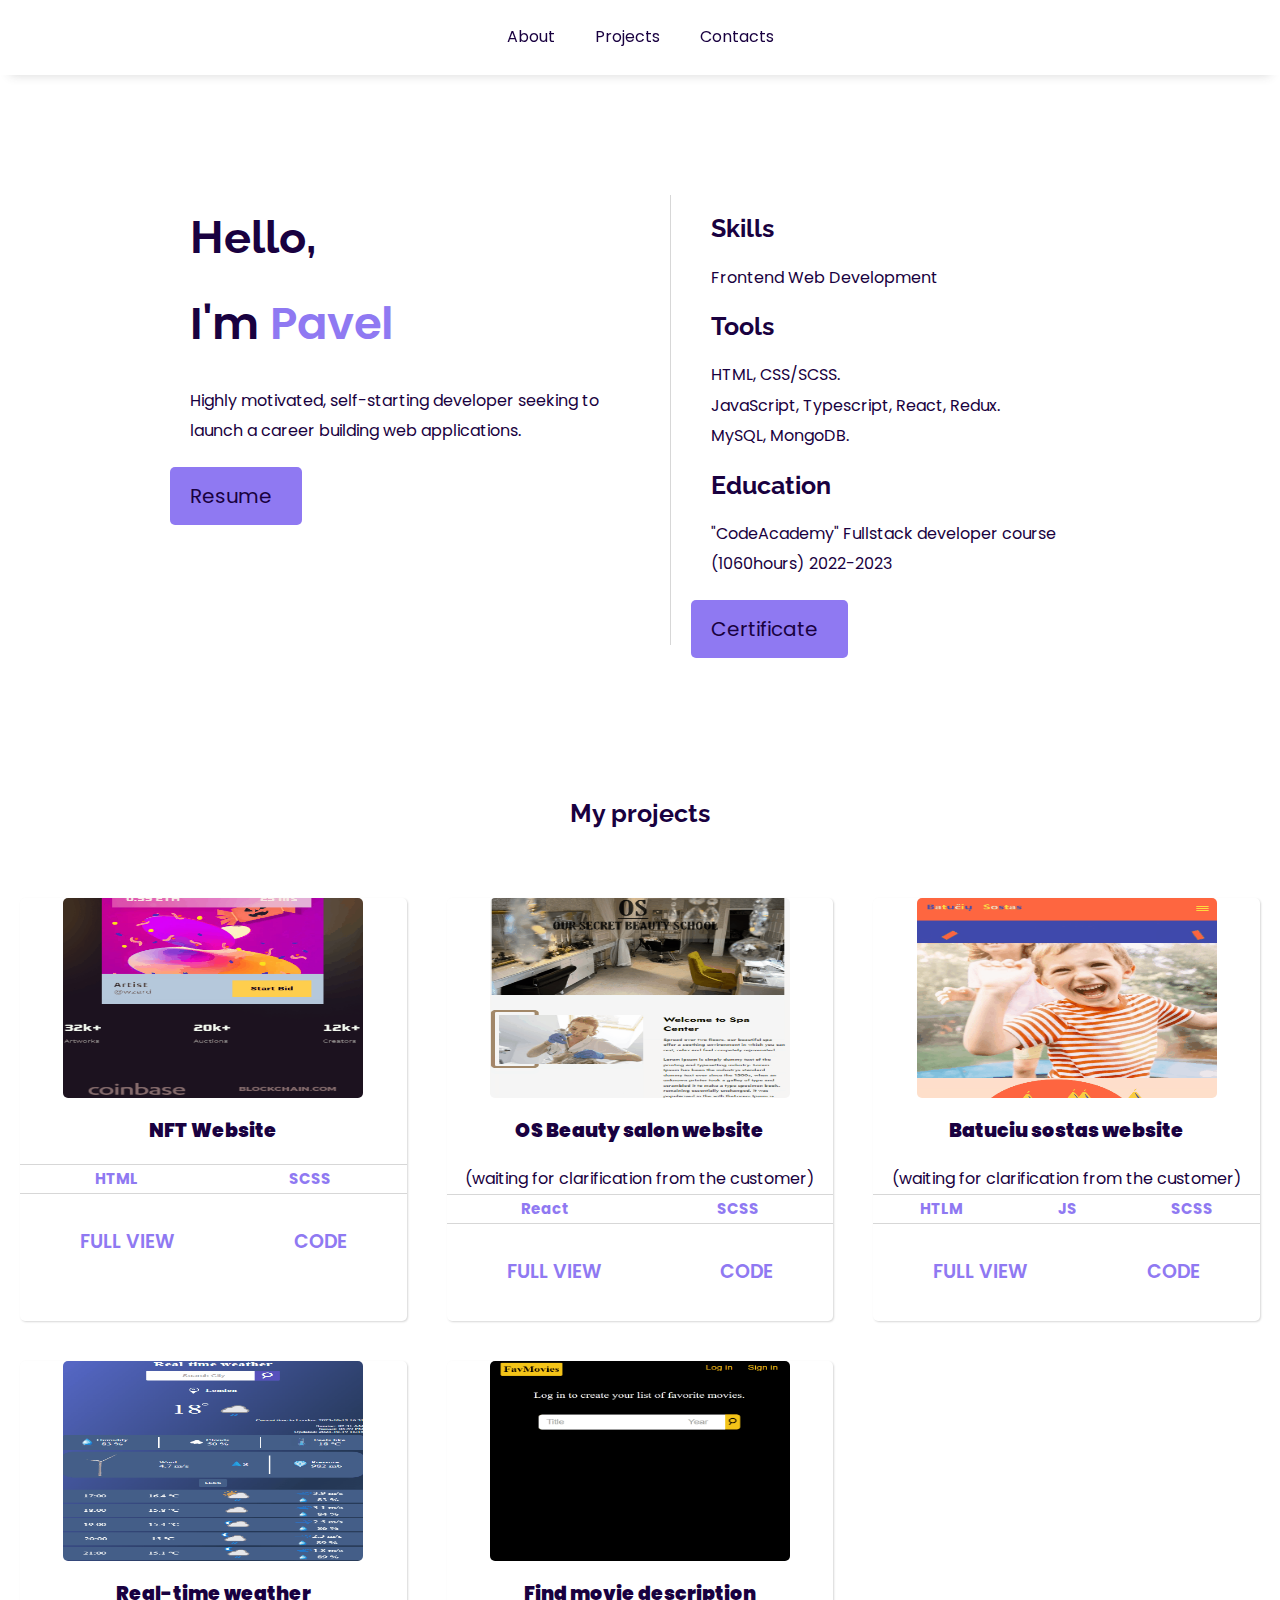
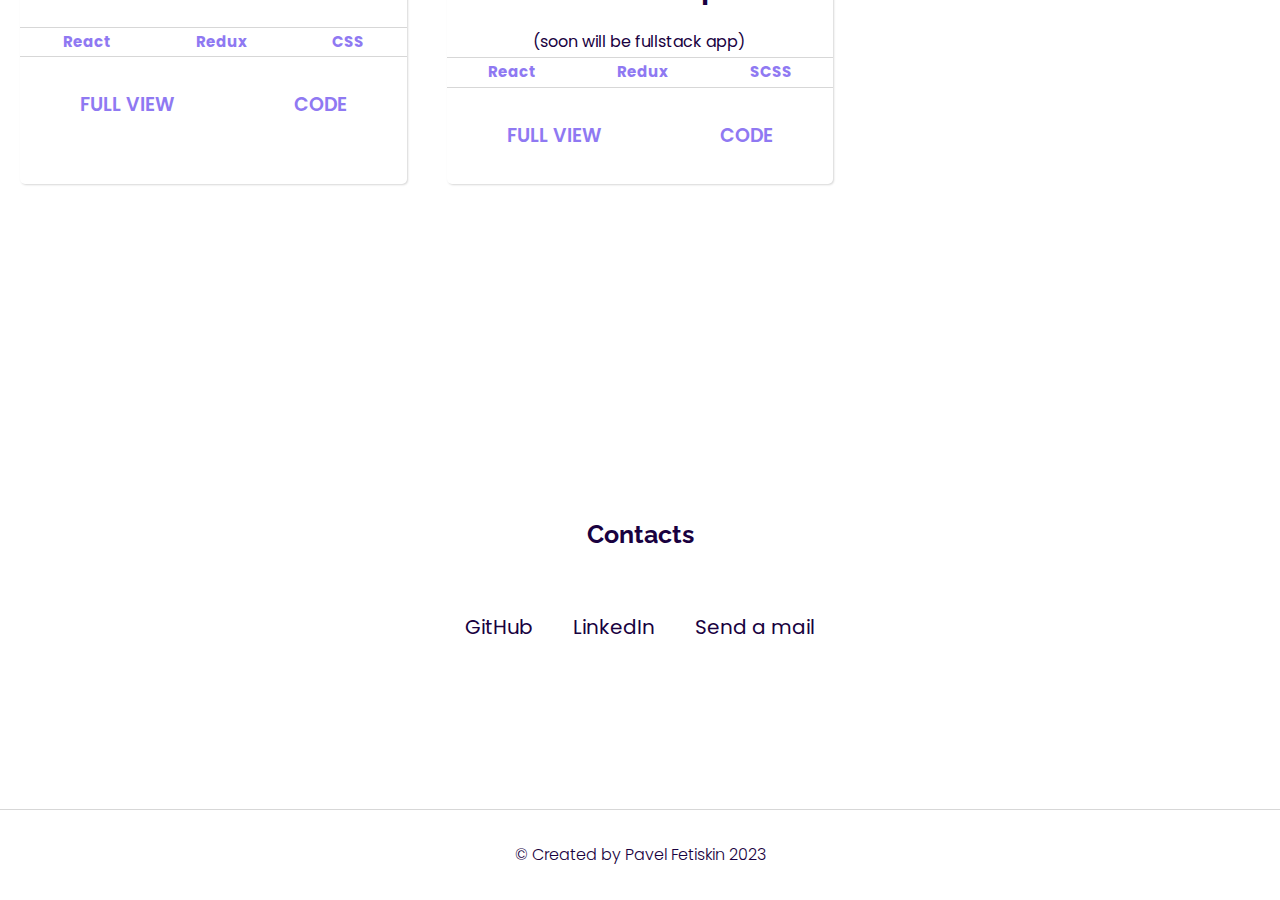
==== commit 1fac818c: "feat: added movie project" ====
--- a/index.html
+++ b/index.html
@@ -168,6 +168,33 @@
           </a>
         </div>
       </div>
+
+      <div class="project">
+        <img class="project-image" src="./img/movies.gif" alt="project" />
+        <div>
+          <p class="project-title">Find movie description</p>
+          <p>(soon will be fullstack app)</p>
+        </div>
+        <div class="project-description">
+          <p>React</p>
+          <p>Redux</p>
+          <p>SCSS</p>
+        </div>
+        <div class="project-title-row">
+          <a href="https://pavfet.github.io/movie-app-frontend/" target="_blank" class="project-title">
+            <p class="project-title">
+              <span>FULL VIEW</span>
+            </p>
+          </a>
+
+          <a href="https://github.com/PavFet/movie-app-frontend/tree/main/initial%20code" target="_blank" class="project-title">
+            <p class="project-title">
+              <span>CODE</span>
+            </p>
+          </a>
+        </div>
+      </div>
+
     </div>
     </div>
     </div>
--- a/style.css
+++ b/style.css
@@ -96,6 +96,8 @@
   width: 100%;
   height: 60vh;
   background-color: var(--main-white);
+
+  padding-top: 150px;
 }
 
 .ws1 {
